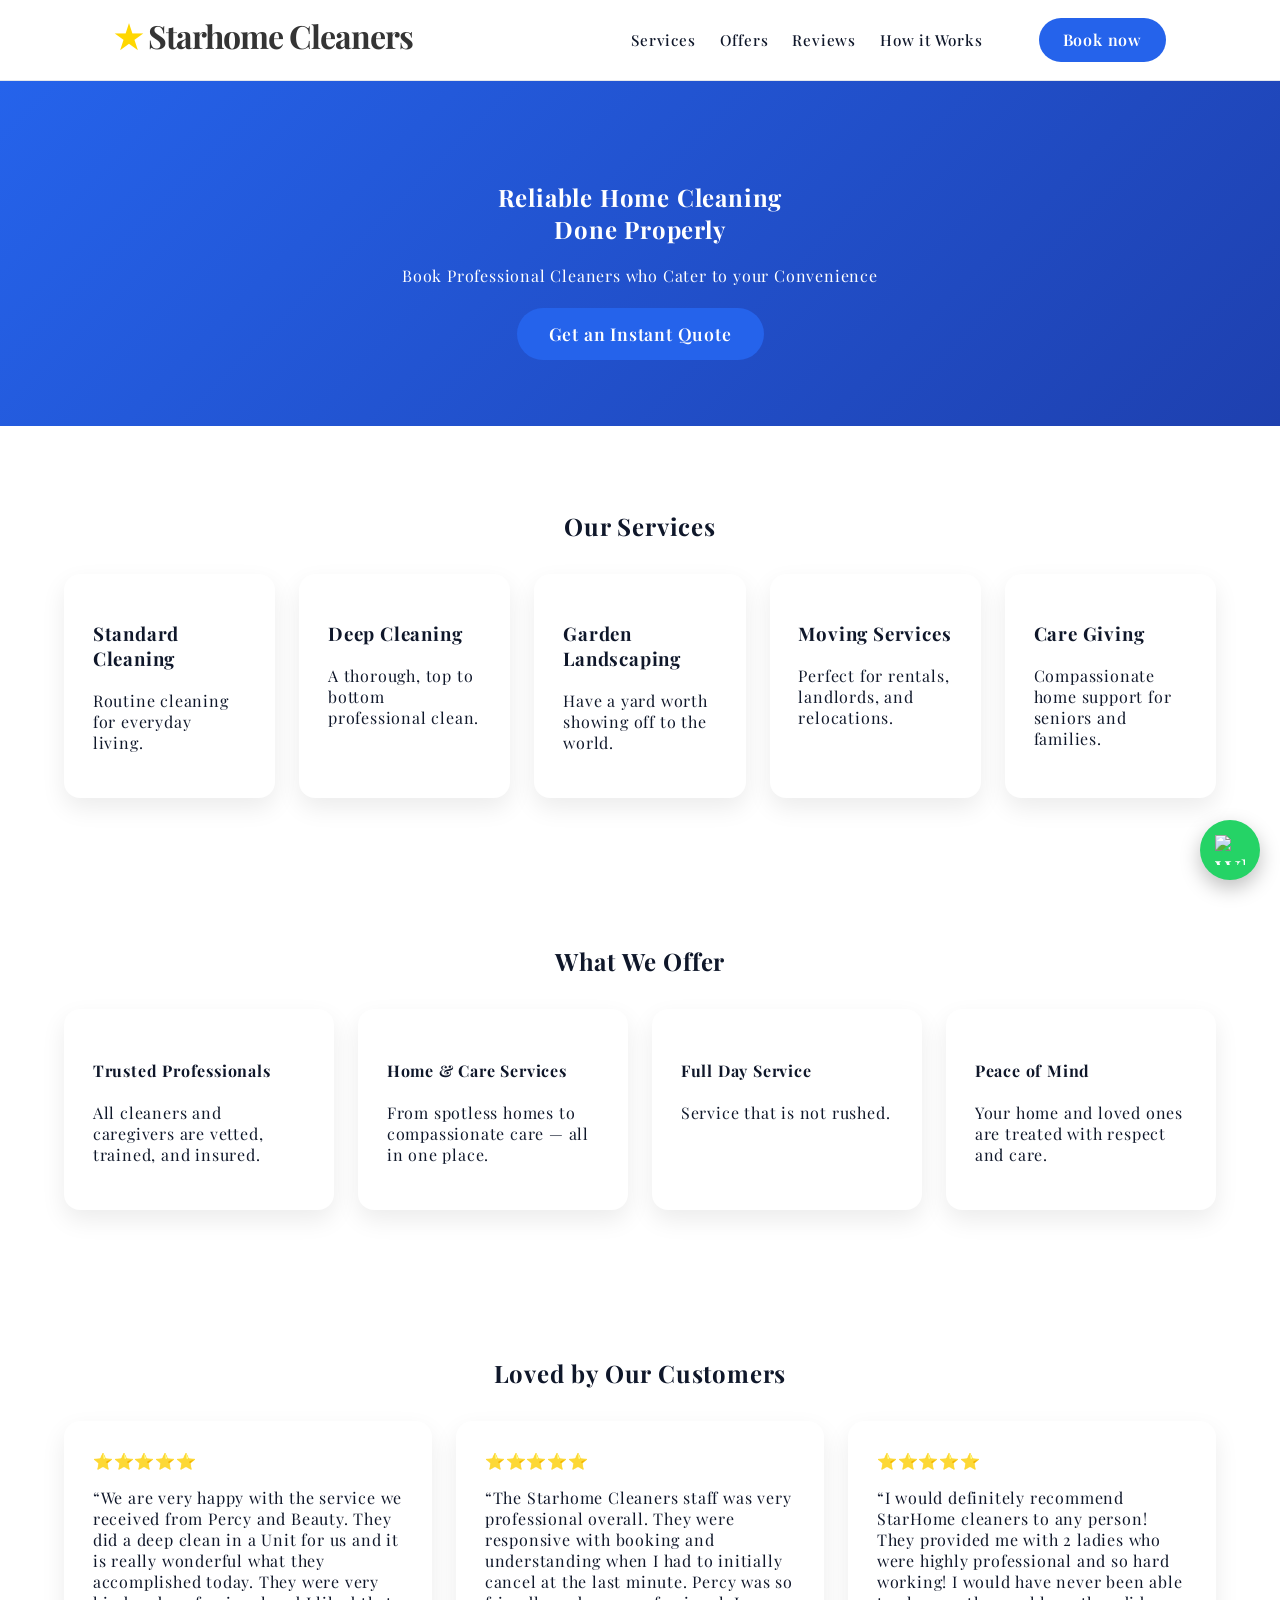
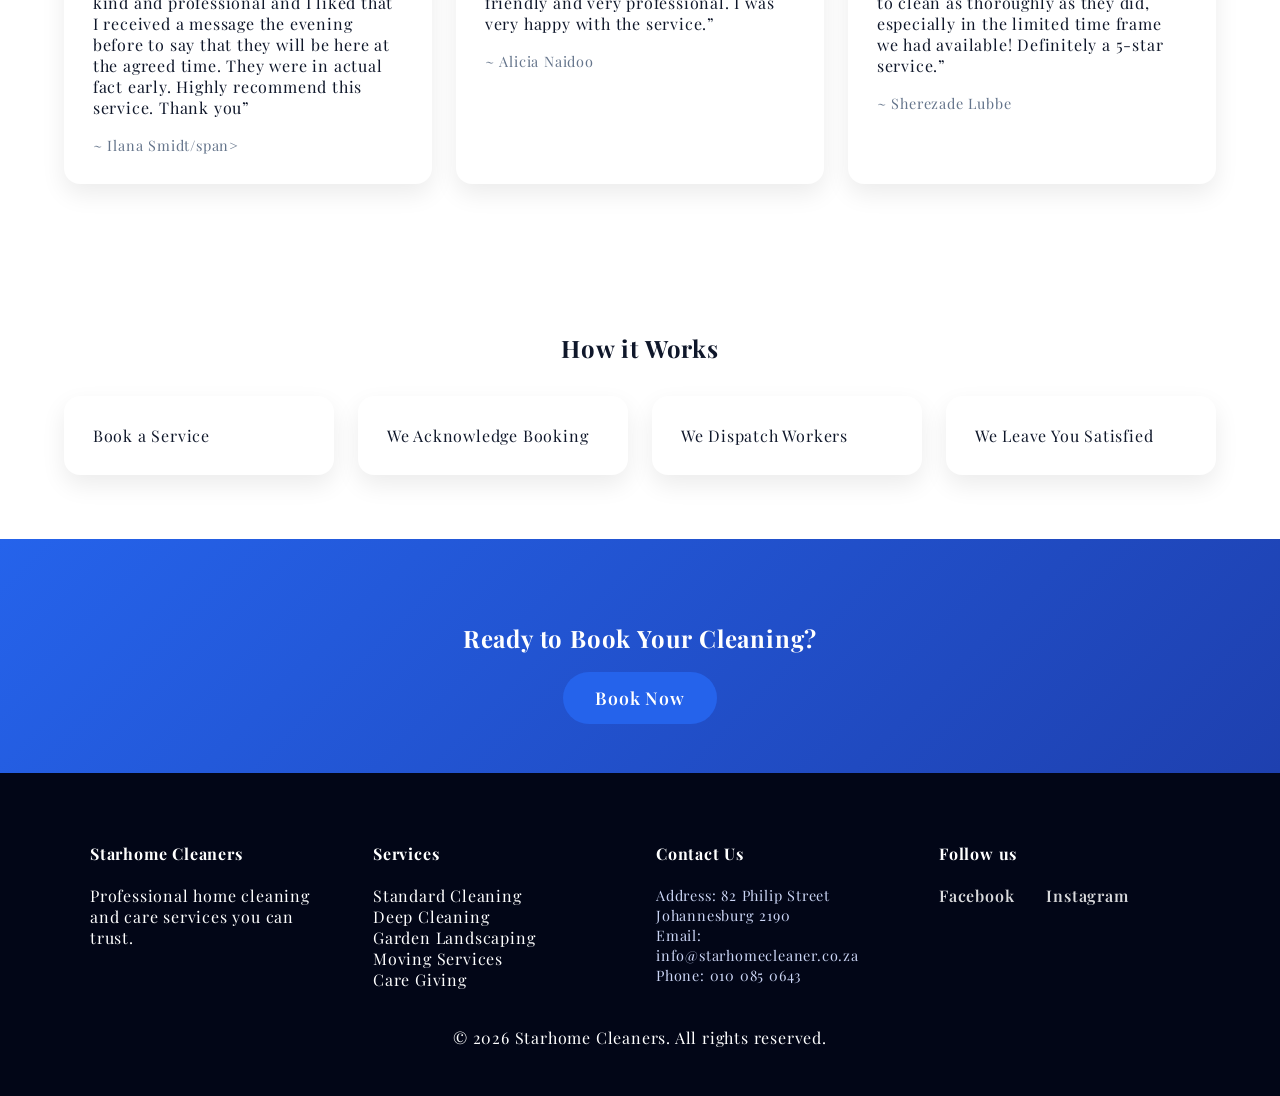
==== index.html @ 0be2ca9f "Add files via upload" ====
<!DOCTYPE html>
<html lang="en">
<head>
  <meta charset="UTF-8" />
  <meta name="viewport" content="width=device-width, initial-scale=1.0"/>
  <title>Starhome Cleaners | Trusted Home Cleaning</title>
  <link rel="preconnect" href="https://fonts.googleapis.com">
<link rel="preconnect" href="https://fonts.gstatic.com" crossorigin>
<link href="https://fonts.googleapis.com/css2?family=Playfair+Display:wght@300;400;600&display=swap" rel="stylesheet">
<link
  rel="stylesheet"
  href="https://cdnjs.cloudflare.com/ajax/libs/font-awesome/6.5.0/css/all.min.css"
/>
  <link rel="stylesheet" href="style.css"/>
</head>
<body>

  
<!-- NAV -->
<header class="nav">
  <div class="nav-inner">

    <!-- Logo -->
    <div class="logo">
      <span class="star-icon">★</span> Starhome Cleaners
    </div>

    <!-- Hamburger (mobile) -->
    <button class="hamburger" id="hamburger" aria-label="Menu">
      <span></span>
      <span></span>
      <span></span>
    </button>

    <!-- Desktop Menu -->
    <nav class="menu">
      <a href="#services">Services</a>
      <a href="#offers">Offers</a>
      <a href="#reviews">Reviews</a>
      <a href="#how-it-works">How it Works</a>
    </nav>

    <!-- CTA -->
    <a href="book.html" class="btn-primary">Book now</a>
  </div>

  <!-- Mobile Dropdown -->
  <div class="mobile-menu" id="mobileMenu">
    <a href="#services">Services</a>
    <a href="#offers">Offers</a>
    <a href="#reviews">Reviews</a>
    <a href="#how-it-works">How it Works</a>
    <a href="book.html" class="mobile-cta">Book Now</a>
  </div>
</header>


<!-- HERO -->
<section class="hero">
  <div class="hero-inner">
    <h1>Reliable Home Cleaning<br/>Done Properly</h1>
    <p>
      Book Professional Cleaners who Cater to your Convenience
    </p></br>
    <a href="book.html" class="btn-primary btn-large">Get an Instant Quote</a>
  </div>
</section>

<!-- SERVICES -->
<section class="section" id="services">
  <h2>Our Services</h2>
  <div class="grid-5">
    <div class="card">
      <h3>Standard Cleaning</h3>
      <p>Routine cleaning for everyday living.</p>
    </div>

    <div class="card">
      <h3>Deep Cleaning</h3>
      <p>A thorough, top to bottom professional clean.</p>
    </div>

    <div class="card">
      <h3>Garden Landscaping</h3>
      <p>Have a yard worth showing off to the world.</p>
    </div>

    <div class="card">
      <h3>Moving Services</h3>
      <p>Perfect for rentals, landlords, and relocations.</p>
    </div>

    <div class="card">
      <h3>Care Giving</h3>
      <p>Compassionate home support for seniors and families.</p>
    </div>
  </div>
</section>


<!-- WHAT WE OFFER -->
<section class="section" id="offers">
  <h2>What We Offer</h2>
  <div class="grid-4">
    <div class="feature">
      <h4>Trusted Professionals</h4>
      <p>All cleaners and caregivers are vetted, trained, and insured.</p>
    </div>

    <div class="feature">
      <h4>Home & Care Services</h4>
      <p>From spotless homes to compassionate care — all in one place.</p>
    </div>

    <div class="feature">
      <h4>Full Day Service</h4>
      <p>Service that is not rushed.</p>
    </div>

    <div class="feature">
      <h4>Peace of Mind</h4>
      <p>Your home and loved ones are treated with respect and care.</p>
    </div>
  </div>
</section>


<!-- REVIEWS -->
<section class="section" id="reviews">
  <h2>Loved by Our Customers</h2>
  <div class="grid-3">
    <div class="review">
      ⭐⭐⭐⭐⭐
      <p>“We are very happy with the service we received from Percy and Beauty. They did a deep clean in a Unit for us and it is really wonderful what they accomplished today. They were very kind and professional and I liked that I received a message the evening before to say that they will be here at the agreed time. They were in actual fact early. Highly recommend this service. Thank you”</p>
      <span>~ Ilana Smidt/span>
    </div>
    <div class="review">
      ⭐⭐⭐⭐⭐
      <p>“The Starhome Cleaners staff was very professional overall. They were responsive with booking and understanding when I had to initially cancel at the last minute.

Percy was so friendly and very professional. I was very happy with the service.”</p>
      <span>~ Alicia Naidoo</span>
    </div>
    <div class="review">
      ⭐⭐⭐⭐⭐
      <p>“I would definitely recommend StarHome cleaners to any person! They provided me with 2 ladies who were highly professional and so hard working! I would have never been able to clean as thoroughly as they did, especially in the limited time frame we had available!

Definitely a 5-star service.”</p>
      <span>~ Sherezade Lubbe</span>
    </div>
  </div>
</section>

<!-- HOW IT WORKS -->
<section class="section" id="how-it-works">
  <h2>How it Works</h2>
  <div class="grid-4">
    <div class="step">Book a Service</div>
    <div class="step">We Acknowledge Booking</div>
    <div class="step">We Dispatch Workers</div>
    <div class="step">We Leave You Satisfied</div>
  </div>
</section>

<!-- CTA -->
<section class="cta">
  <h2>Ready to Book Your Cleaning?</h2>
  <a href="book.html" class="btn-primary btn-large">Book Now</a>
</section>

<!-- FOOTER -->
<footer class="footer">
  <div class="footer-grid">

    <div>
      <h4>Starhome Cleaners</h4>
      <p>Professional home cleaning and care services you can trust.</p>
    </div>

    <div>
      <h4>Services</h4>
      <ul>
        <li>Standard Cleaning</li>
        <li>Deep Cleaning</li>
        <li>Garden Landscaping</li>
        <li>Moving Services</li>
        <li>Care Giving</li>
      </ul>
    </div>

    <div>
      <h4>Contact Us</h4>
      <p class="contact">
        Address: 82 Philip Street Johannesburg 2190</br>
        Email: info@starhomecleaner.co.za</br>
        Phone: 010 085 0643
      </p>
    </div>

    <div>
      <h4>Follow us</h4>
      <div class="social-links">
        <a href="https://www.facebook.com/StarHomecleaningservices/" target="_blank" aria-label="Facebook">
          Facebook
        </a></br>
        <a href="https://www.instagram.com/starhomecleaner/" target="_blank" aria-label="Instagram">
          Instagram
        </a>
      </div>
  </div>

  </div></br>

  <div class="footer-bottom">
    © 2026 Starhome Cleaners. All rights reserved.
  </div>
</footer>

<script>
  const hamburger = document.getElementById('hamburger');
  const mobileMenu = document.getElementById('mobileMenu');

  hamburger.addEventListener('click', () => {
    mobileMenu.classList.toggle('open');
  });

  // Close menu when a link is clicked
  mobileMenu.querySelectorAll('a').forEach(link => {
    link.addEventListener('click', () => {
      mobileMenu.classList.remove('open');
    });
  });
</script>

<!-- WhatsApp Floating Button -->
<a 
  href="https://wa.me/27624961315" 
  class="whatsapp-float" 
  target="_blank"
  aria-label="Chat on WhatsApp"
>
  <img src="https://cdn-icons-png.flaticon.com/512/733/733585.png" 
     alt="WhatsApp"
     style="width:30px;height:30px;">

</a>


</body>
</html>
---- style.css ----
:root {
  --primary: #2563eb;
  --bg: #f8fafc;
  --dark: #0f172a;
  --muted: #64748b;
  --border: #e5e7eb;
}

* { box-sizing: border-box; }

body {
  margin: 0;
  font-family: 'Playfair Display';
  letter-spacing: 0.05em;
  color: var(--dark);
}

/* =========================
   NAVIGATION
   ========================= */
.nav {
  background: white;
  border-bottom: 1px solid #e5e7eb;
  position: sticky;
  top: 0;
  z-index: 100;
}

.nav-inner {
  max-width: 1100px;
  margin: auto;
  padding: 1rem 1.5rem;
  display: flex;
  align-items: center;
  justify-content: space-between;
  gap: 1rem;
}

.logo {
            font-family: 'Playfair Display', serif;
            font-size: 2rem;
            font-weight: 300;
            color: rgb(52, 52, 52);
            margin-bottom: 0.5rem;
            letter-spacing: -1px;
            text-shadow: 2px 2px 0 var(--accent-light);
        }

@keyframes starPulse {
  0% {
    transform: scale(1);
    opacity: 0.6;
  }
  50% {
    transform: scale(1.2);
    opacity: 1;
  }
  100% {
    transform: scale(1);
    opacity: 0.6;
  }
}


  .star-icon {
            color: var(--accent);
            display: inline-block;
            animation: starPulse 2s ease-in-out infinite;
        }

/* Desktop menu */
.menu {
  display: flex;
  gap: 1.5rem;
}

.menu a {
  text-decoration: none;
  color: #0f172a;
  font-weight: 500;
}

/* CTA */
.btn-primary {
  background: #2563eb;
  color: white;
  padding: 0.55rem 1.3rem;
  border-radius: 999px;
  text-decoration: none;
  font-weight: 600;
  white-space: nowrap;
}

/* =========================
   HAMBURGER
   ========================= */
.hamburger {
  display: none;
  flex-direction: column;
  gap: 5px;
  background: none;
  border: none;
  cursor: pointer;
}

.hamburger span {
  width: 22px;
  height: 2px;
  background: #0f172a;
  display: block;
}

/* =========================
   MOBILE MENU
   ========================= */
.mobile-menu {
  display: none;
  flex-direction: column;
  background: white;
  border-top: 1px solid #e5e7eb;
}

.mobile-menu a {
  padding: 1rem 1.5rem;
  text-decoration: none;
  color: #0f172a;
  border-bottom: 1px solid #f1f5f9;
}

.mobile-cta {
  font-weight: 700;
  color: #2563eb;
}

/* =========================
   RESPONSIVE
   ========================= */
@media (max-width: 768px) {
  .nav .menu {
    display: none !important;
  }

  .hamburger {
    display: flex;
  }

  .btn-primary {
    display: none;
  }

  .mobile-menu.open {
    display: flex;
  }
}


/* HERO */
.hero {
  background: linear-gradient(135deg, #2563eb, #1e40af);
  color: white;
  padding: 5rem 1.5rem;
  text-align: center;
}

.hero-inner {
  max-width: 700px;
  margin: auto;
}

/* BUTTONS */
.btn-primary {
  background: var(--primary);
  color: white;
  padding: 0.7rem 1.5rem;
  border-radius: 999px;
  text-decoration: none;
  font-weight: 600;
}

.btn-large {
  font-size: 1.1rem;
  padding: 0.9rem 2rem;
}

/* SECTIONS */
.section {
  max-width: 1200px;
  margin: auto;
  padding: 4rem 1.5rem;
}

.section.light {
  background: var(--bg);
}

h2 {
  text-align: center;
  margin-bottom: 2rem;
}

/* GRIDS */
.grid-3, .grid-4, .grid-5 {
  display: grid;
  grid-template-columns: repeat(5, 1fr);
  gap: 1.5rem;
}

.grid-3 { grid-template-columns: repeat(auto-fit, minmax(260px, 1fr)); }
.grid-4 { grid-template-columns: repeat(auto-fit, minmax(200px, 1fr)); }
.grid-5 { grid-template-columns: repeat(5, 1fr) }

/* CARDS */
.card, .feature, .review, .step {
  background: white;
  padding: 1.8rem;
  border-radius: 16px;
  box-shadow: 0 10px 25px rgba(0,0,0,0.08);
}

.card:hover, .feature:hover, .review:hover, .step:hover{
  transform: translateY(-20px);
 box-shadow: 0px 5px 10px #6699CC;
}

.card.highlight {
  border: 2px solid #6699CC;
}

.review span {
  color: var(--muted);
  font-size: 0.9rem;
  align-items: center;
}

/* CTA */
.cta {
  background: linear-gradient(135deg, #2563eb, #1e40af);
  color: white;
  text-align: center;
  padding: 4rem 1.5rem;
}

/* FOOTER */
.footer {
  background: #020617;
  color: white;
  padding: 3rem 1.5rem;
}

.footer-grid {
  max-width: 1100px;
  margin: auto;
  display: grid;
  grid-template-columns: repeat(auto-fit, minmax(220px, 1fr));
  gap: 2rem;
  
}

.footer ul {
  list-style: none;
  padding: 0;
}

.footer-bottom {
  max-width: none;
  margin-left: calc(-50vw + 50%);
  margin-right: calc(-50vw + 50%);
  text-align: center;
}

.social-links {
  display: flex;
  gap: 1rem;
  margin-bottom: 1rem;
}

.social-links a {
  color: white;
  text-decoration: none;
  font-weight: 600;
  opacity: 0.85;
  transition: opacity 0.2s ease;
}

.social-links a:hover {
  opacity: 1;
}

.footer .contact {
  font-size: 0.9rem;
  color: #cbd5f5;
}
html {
  scroll-behavior: smooth;
}
.nav {
  position: sticky;
  top: 0;
  z-index: 100;
}
section {
  scroll-margin-top: 90px;
}

/* NAVIGATION */
.nav {
  background: white;
  border-bottom: 1px solid var(--border);
  position: sticky;
  top: 0;
  z-index: 100;
}

.nav-inner {
  max-width: 1100px;
  margin: auto;
  padding: 0.9rem 1.5rem;
  display: flex;
  align-items: center;
  gap: 2rem;
}

.logo {
  font-weight: 700;
  white-space: nowrap;
}

/* MENU LINKS */
.menu {
  display: flex;
  gap: 1.5rem;
  margin-left: auto;
}

.menu a {
  text-decoration: none;
  color: var(--dark);
  font-weight: 500;
  font-size: 0.95rem;
  position: relative;
  padding: 0.3rem 0;
  transition: color 0.2s ease;
}

/* Underline hover effect (SweepSouth-style) */
.menu a::after {
  content: "";
  position: absolute;
  left: 0;
  bottom: -6px;
  width: 0%;
  height: 2px;
  background: var(--primary);
  transition: width 0.2s ease;
}

.menu a:hover {
  color: var(--primary);
}

.menu a:hover::after {
  width: 100%;
}

/* BOOK BUTTON */
.nav .btn-primary {
  margin-left: 1.5rem;
  white-space: nowrap;
}

@media (max-width: 1024px) {
  .grid-3, .grid-4, .grid-5 {
    grid-template-columns: repeat(3, 1fr);
  }
}

@media (max-width: 640px) {
  .grid-3, .grid-4, .grid-5 {
    grid-template-columns: 1fr;
  }
}
.star-icon {
            color: gold;
            size: 700px;
            display: inline-block;
            animation: starPulse 2s ease-in-out infinite;
}

/* ================================
   WHATSAPP FLOAT BUTTON
================================ */

.whatsapp-float {
  position: fixed;
  bottom: 20px;
  right: 20px;
  width: 60px;
  height: 60px;
  background: #25D366;
  color: white;
  border-radius: 50%;
  display: flex;
  align-items: center;
  justify-content: center;
  font-size: 28px;
  box-shadow: 0 8px 20px rgba(0,0,0,0.25);
  z-index: 9999;
  text-decoration: none;
  transition: transform 0.2s ease;
}

.whatsapp-float {
  animation: pulse 2s infinite;
}

@keyframes pulse {
  0% { box-shadow: 0 0 0 0 rgba(37,211,102, 0.6); }
  70% { box-shadow: 0 0 0 15px rgba(37,211,102, 0); }
  100% { box-shadow: 0 0 0 0 rgba(37,211,102, 0); }
}
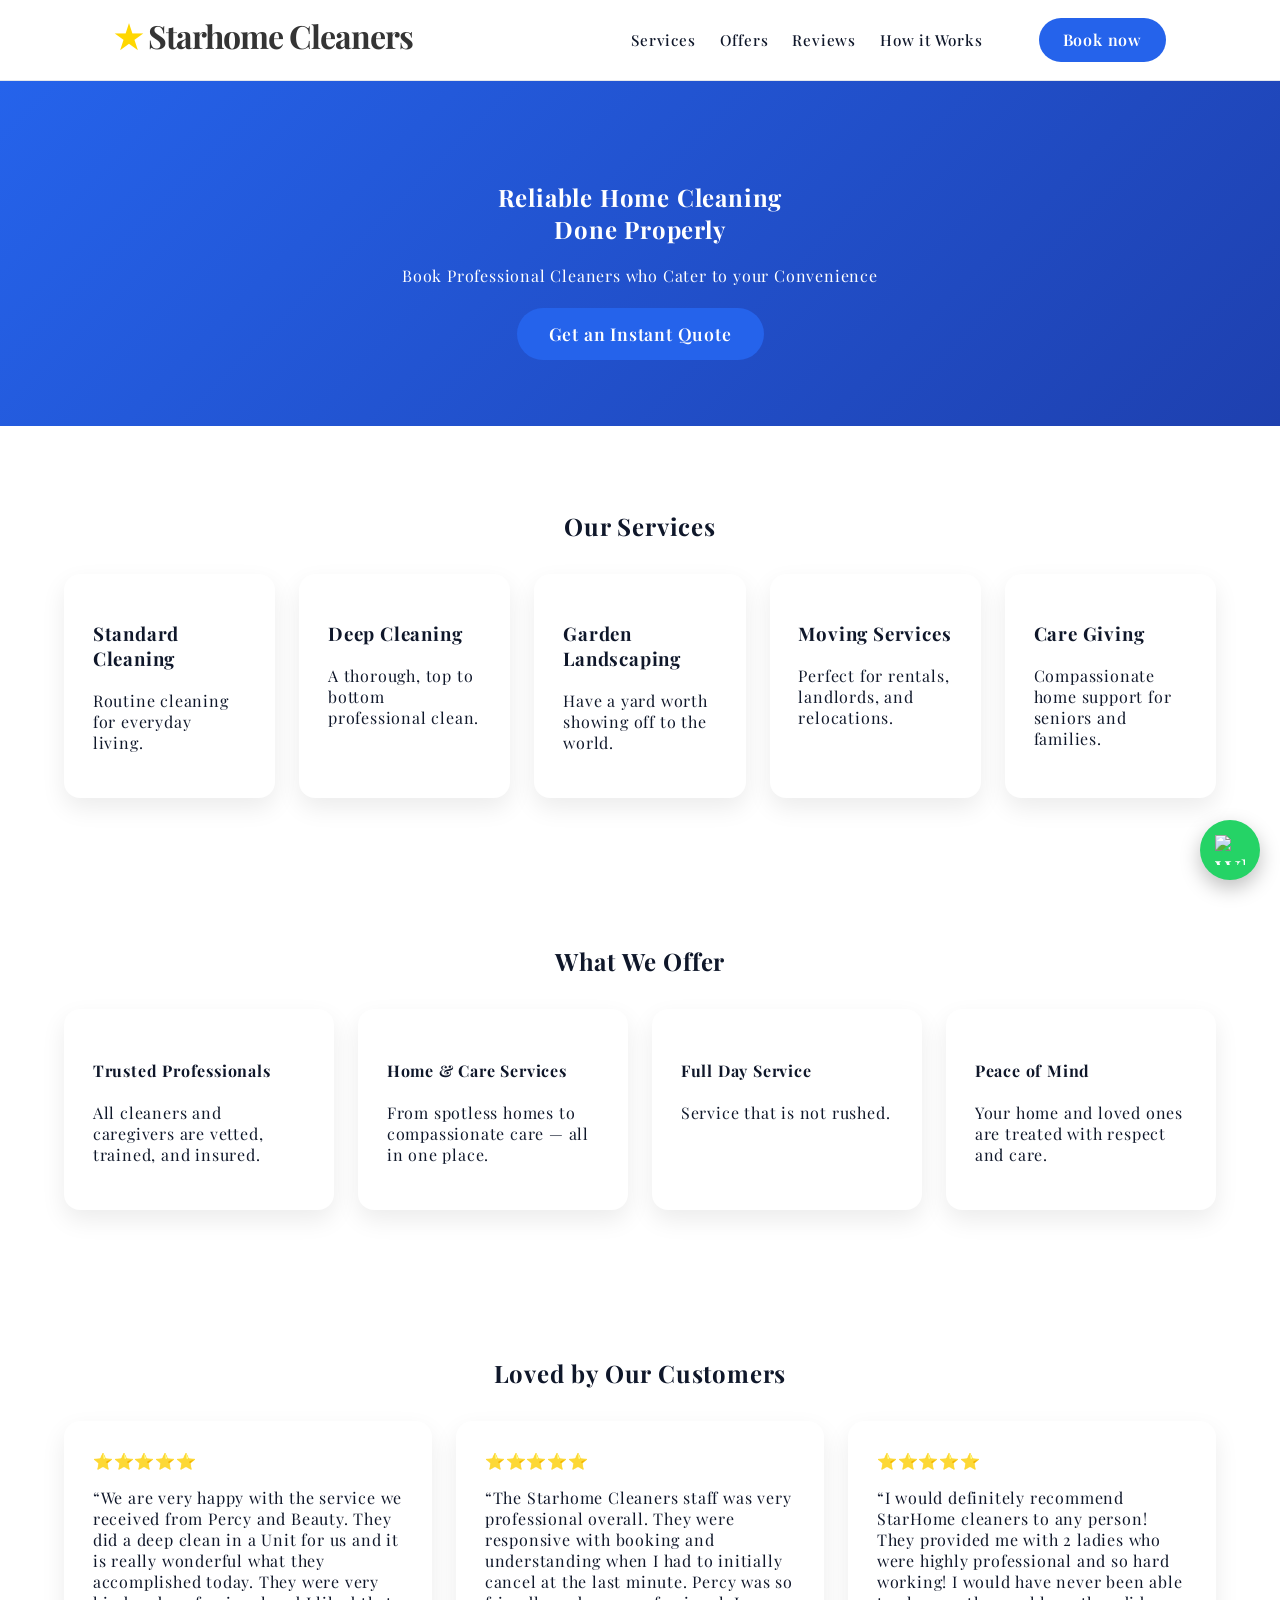
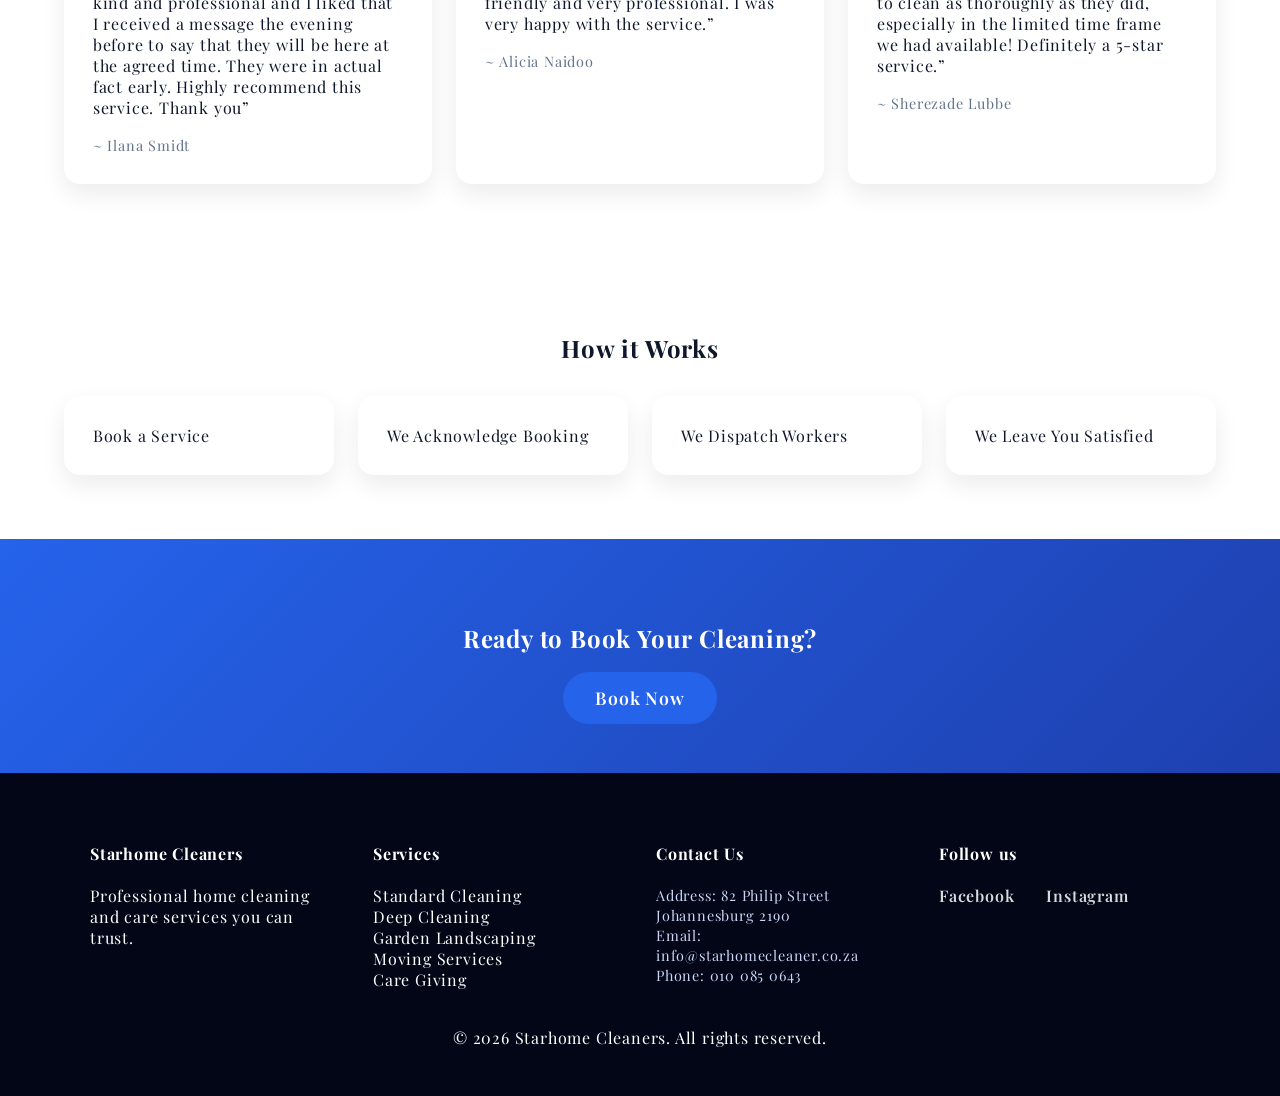
==== commit 1ce37403: "Add files via upload" ====
--- a/index.html
+++ b/index.html
@@ -74,7 +74,6 @@
       <h3>Standard Cleaning</h3>
       <p>Routine cleaning for everyday living.</p>
     </div>
-
     <div class="card">
       <h3>Deep Cleaning</h3>
       <p>A thorough, top to bottom professional clean.</p>
@@ -132,7 +131,7 @@
     <div class="review">
       ⭐⭐⭐⭐⭐
       <p>“We are very happy with the service we received from Percy and Beauty. They did a deep clean in a Unit for us and it is really wonderful what they accomplished today. They were very kind and professional and I liked that I received a message the evening before to say that they will be here at the agreed time. They were in actual fact early. Highly recommend this service. Thank you”</p>
-      <span>~ Ilana Smidt/span>
+      <span>~ Ilana Smidt</span>
     </div>
     <div class="review">
       ⭐⭐⭐⭐⭐
--- a/style.css
+++ b/style.css
@@ -144,9 +144,9 @@
     display: flex;
   }
 
-  .btn-primary {
-    display: none;
-  }
+  .nav .btn-primary {
+  display: none;
+}
 
   .mobile-menu.open {
     display: flex;
@@ -375,9 +375,14 @@
 }
 
 @media (max-width: 640px) {
-  .grid-3, .grid-4, .grid-5 {
-    grid-template-columns: 1fr;
-  }
+
+  .grid-3,
+  .grid-4,
+  .grid-5 {
+    grid-template-columns: 1fr !important;
+    gap: 1.2rem;
+  }
+
 }
 .star-icon {
             color: gold;
@@ -419,4 +424,81 @@
   100% { box-shadow: 0 0 0 0 rgba(37,211,102, 0); }
 }
 
-
+/* =========================
+   SMALL PHONES (MOST IMPORTANT)
+   ========================= */
+@media (max-width: 480px) {
+
+  .nav-inner {
+    padding: 0.7rem 1rem;
+  }
+
+  .logo {
+    font-size: 1.5rem;
+  }
+
+  .hero {
+    padding: 3rem 1rem;
+  }
+
+  .section {
+    padding: 2.5rem 1rem;
+  }
+
+  h1 {
+    font-size: 1.8rem;
+    line-height: 1.2;
+  }
+
+  h2 {
+    font-size: 1.5rem;
+  }
+
+  .btn-large {
+    font-size: 1rem;
+    padding: 0.75rem 1.4rem;
+  }
+}
+@media (max-width: 480px) {
+
+  .whatsapp-float {
+    width: 52px;
+    height: 52px;
+    font-size: 24px;
+    bottom: 15px;
+    right: 15px;
+  }
+
+}
+@media (max-width: 480px) {
+
+  .nav-inner {
+    flex-wrap: nowrap;
+  }
+
+  .logo {
+    white-space: nowrap;
+    overflow: hidden;
+    text-overflow: ellipsis;
+    max-width: 70%;
+  }
+
+}
+@media (max-width: 480px) {
+
+  .card,
+  .feature,
+  .review,
+  .step {
+    padding: 1.3rem;
+  }
+
+}
+@media (max-width: 480px) {
+
+  .footer-grid {
+    grid-template-columns: 1fr;
+    text-align: center;
+  }
+
+}
